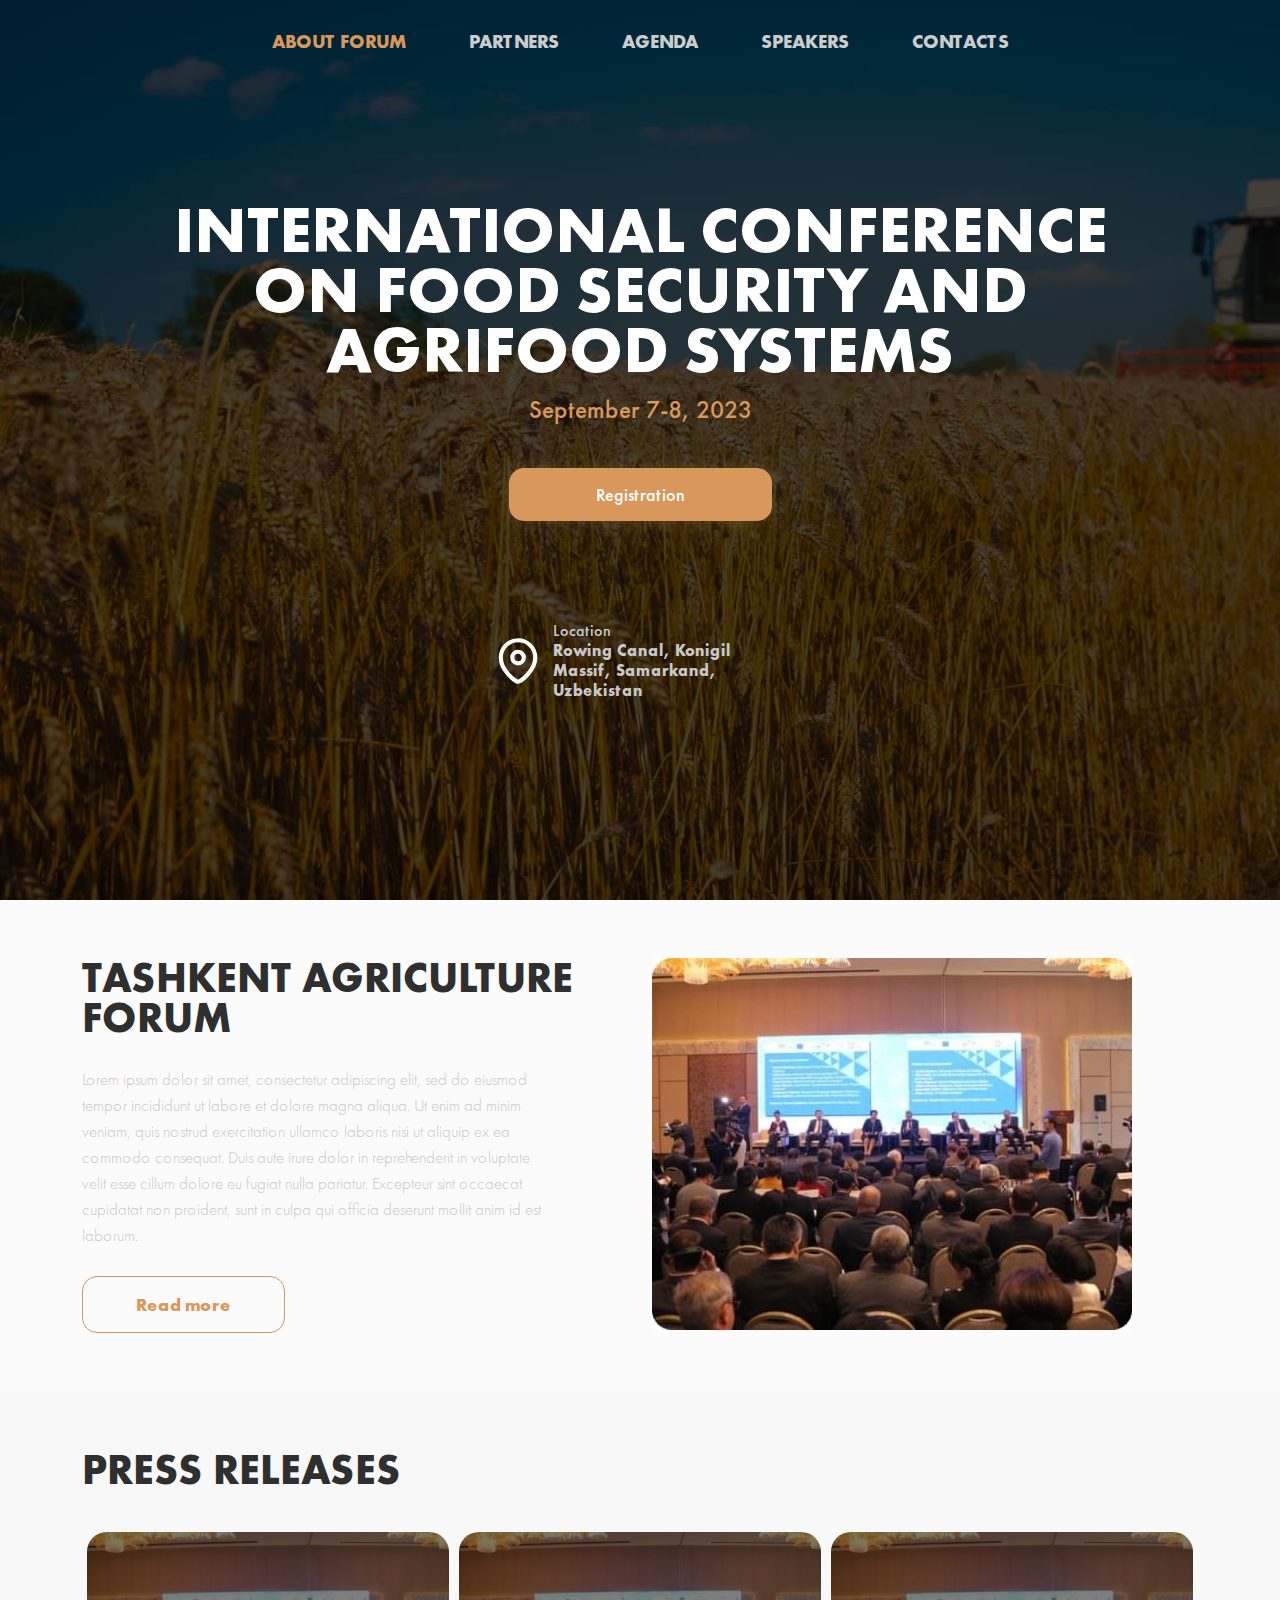
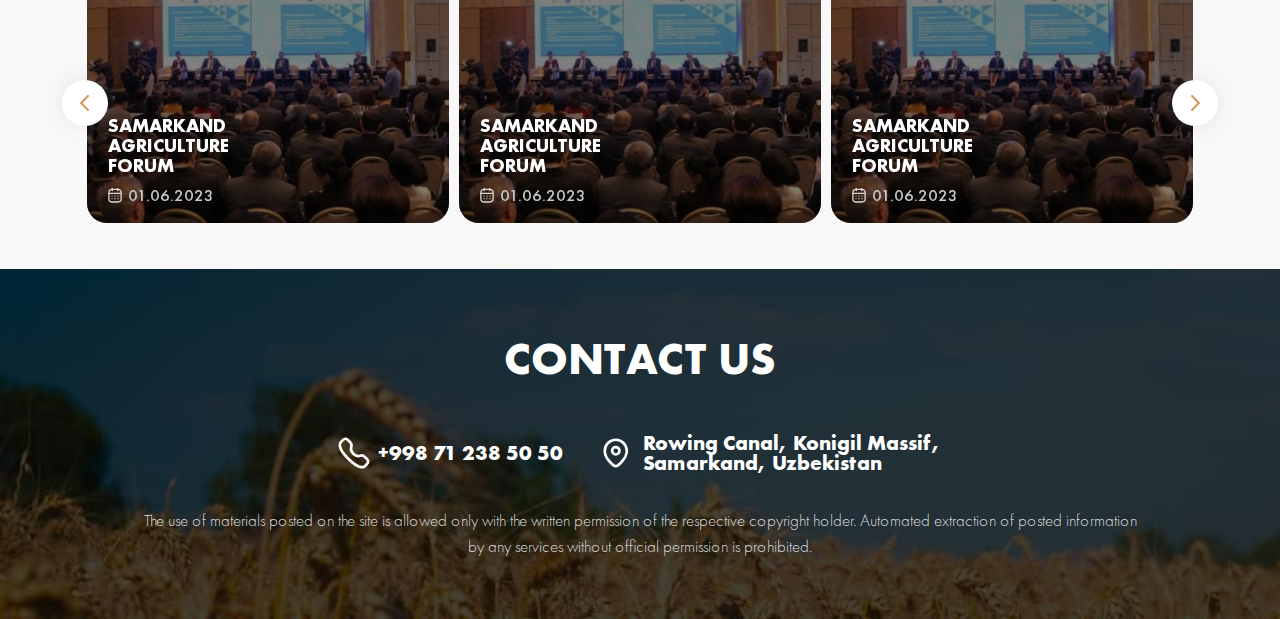
==== index.html @ 73179ee2 "did" ====
<!DOCTYPE html>
<html lang="en">

<head>
    <meta charset="UTF-8">
    <meta http-equiv="X-UA-Compatible" content="IE=edge">
    <meta name="viewport" content="width=device-width, initial-scale=1.0">
    <title>International Forum</title>
    <link rel="stylesheet" href="css/style.min.css">
</head>

<body>

    <header class="header">
        <div class="container">
            <div class="header__wrapper">
                <div class="burger__btn">
                    <span></span>
                    <span></span>
                    <span></span>
                </div>
                <nav class="menu">
                    <button class="close"></button>
                    <div class="menu__wrapper">
                        <ul class="menu__list">
                            <li class="menu__list-item">
                                <a class="menu__list-link active" href="about.html">
                                    ABOUT FORUM
                                </a>
                            </li>
                            <li class="menu__list-item">
                                <a class="menu__list-link" href="partners.html">
                                    PARTNERS
                                </a>
                            </li>
                            <li class="menu__list-item">
                                <a class="menu__list-link" href="agenda.html">
                                    AGENDA
                                </a>
                            </li>
                            <li class="menu__list-item">
                                <a class="menu__list-link" href="speakers.html">
                                    SPEAKERS
                                </a>
                            </li>
                            <li class="menu__list-item">
                                <a class="menu__list-link" href="contacts.html">
                                    CONTACTS
                                </a>
                            </li>
                        </ul>

                    </div>
                </nav>
            </div>
        </div>
    </header>

<main class="main">
    <section class="hero">
        <div class="hero__bg"></div>
        <div class="container">
            <div class="hero__wrapper">
                <h1 class="hero__title title">
                    International Conference on Food Security and Agrifood Systems
                </h1>
                <p class="hero__subtitle">
                    September 7-8, 2023
                </p>
                <a class="hero__btn" href="registration.html">Registration</a>
                <div class="hero__location">
                    <span class="hero__location-title">
                        Location
                    </span>
                    <span class="hero__location-name">
                        Rowing Canal, Konigil Massif, Samarkand, Uzbekistan
                    </span>
                </div>
            </div>
        </div>
    </section>

    <section class="info">
        <div class="container">
            <div class="row">
                <div class="col-lg-6 col-12">
                    <h2 class="info__title page__title">
                        Tashkent Agriculture
                        Forum
                    </h2>
                    <p class="info__text">
                        Lorem ipsum dolor sit amet, consectetur adipiscing elit, sed do eiusmod tempor incididunt ut
                        labore et dolore magna aliqua. Ut enim ad minim veniam, quis nostrud exercitation ullamco
                        laboris nisi ut aliquip ex ea commodo consequat. Duis aute irure dolor in reprehenderit in
                        voluptate velit esse cillum dolore eu fugiat nulla pariatur. Excepteur sint occaecat cupidatat
                        non proident, sunt in culpa qui officia deserunt mollit anim id est laborum.
                    </p>
                    <a class="info__btn" href="#">
                        Read more
                    </a>
                </div>

                <div class="col-lg-6 col-12">
                    <div class="info__img">
                        <img src="images/info-img.jpg" alt="info image">
                    </div>
                </div>
            </div>
        </div>
    </section>

    <section class="releases">
        <div class="container">
            <div class="releases__wrapper">
                <h2 class="releases__title page__title">
                    Press releases
                </h2>
                <div class="releases__slider-wrapper">
                    <div class="slider__arrows">
                        <div class="slider__arrow-left slider__arrow">
                            <img src="images/arrow-brown.svg" alt="arrow left">
                        </div>
                        <div class="slider__arrow-right slider__arrow">
                            <img src="images/arrow-brown.svg" alt="arrow left">
                        </div>
                    </div>

                    <div class="releases__slider">

                        <div class="releases__slider-item">
                            <div class="releases__slider-item__img">
                                <img src="images/info-img.jpg" alt="slider image">
                            </div>
                            <div class="releases__slider-item__inner">
                                <h4 class="releases__slider-item__title">
                                    SAMARKAND Agriculture
                                    Forum
                                </h4>
                                <span class="releases__slider-item__date">
                                    01.06.2023
                                </span>
                            </div>
                        </div>


                        <div class="releases__slider-item">
                            <div class="releases__slider-item__img">
                                <img src="images/info-img.jpg" alt="slider image">
                            </div>
                            <div class="releases__slider-item__inner">
                                <h4 class="releases__slider-item__title">
                                    SAMARKAND Agriculture
                                    Forum
                                </h4>
                                <span class="releases__slider-item__date">
                                    01.06.2023
                                </span>
                            </div>
                        </div>


                        <div class="releases__slider-item">
                            <div class="releases__slider-item__img">
                                <img src="images/info-img.jpg" alt="slider image">
                            </div>
                            <div class="releases__slider-item__inner">
                                <h4 class="releases__slider-item__title">
                                    SAMARKAND Agriculture
                                    Forum
                                </h4>
                                <span class="releases__slider-item__date">
                                    01.06.2023
                                </span>
                            </div>
                        </div>

                        <div class="releases__slider-item">
                            <div class="releases__slider-item__img">
                                <img src="images/info-img.jpg" alt="slider image">
                            </div>
                            <div class="releases__slider-item__inner">
                                <h4 class="releases__slider-item__title">
                                    SAMARKAND Agriculture
                                    Forum
                                </h4>
                                <span class="releases__slider-item__date">
                                    01.06.2023
                                </span>
                            </div>
                        </div>

                        <div class="releases__slider-item">
                            <div class="releases__slider-item__img">
                                <img src="images/info-img.jpg" alt="slider image">
                            </div>
                            <div class="releases__slider-item__inner">
                                <h4 class="releases__slider-item__title">
                                    SAMARKAND Agriculture
                                    Forum
                                </h4>
                                <span class="releases__slider-item__date">
                                    01.06.2023
                                </span>
                            </div>
                        </div>

                        <div class="releases__slider-item">
                            <div class="releases__slider-item__img">
                                <img src="images/info-img.jpg" alt="slider image">
                            </div>
                            <div class="releases__slider-item__inner">
                                <h4 class="releases__slider-item__title">
                                    SAMARKAND Agriculture
                                    Forum
                                </h4>
                                <span class="releases__slider-item__date">
                                    01.06.2023
                                </span>
                            </div>
                        </div>

                    </div>
                </div>
            </div>
        </div>
    </section>
</main>

<footer class="footer">

    <div class="container">

        <div class="footer__wrapper">

            <h1 class="footer__title title">

                CONTACT US

            </h1>

            <div class="footer__contact">

                <a class="footer__contact-link" href="#">+998 71 238 50 50</a>

                <a class="footer__contact-link location" href="#">Rowing Canal, Konigil Massif, Samarkand, Uzbekistan</a>

            </div>

            <p class="footer__text">

                The use of materials posted on the site is allowed only with the written permission of the respective

                copyright holder.

                Automated extraction of posted information by any services without official permission is prohibited.

            </p>

        </div>

</footer>



<script src="js/main.min.js"></script>

</body>



</html>
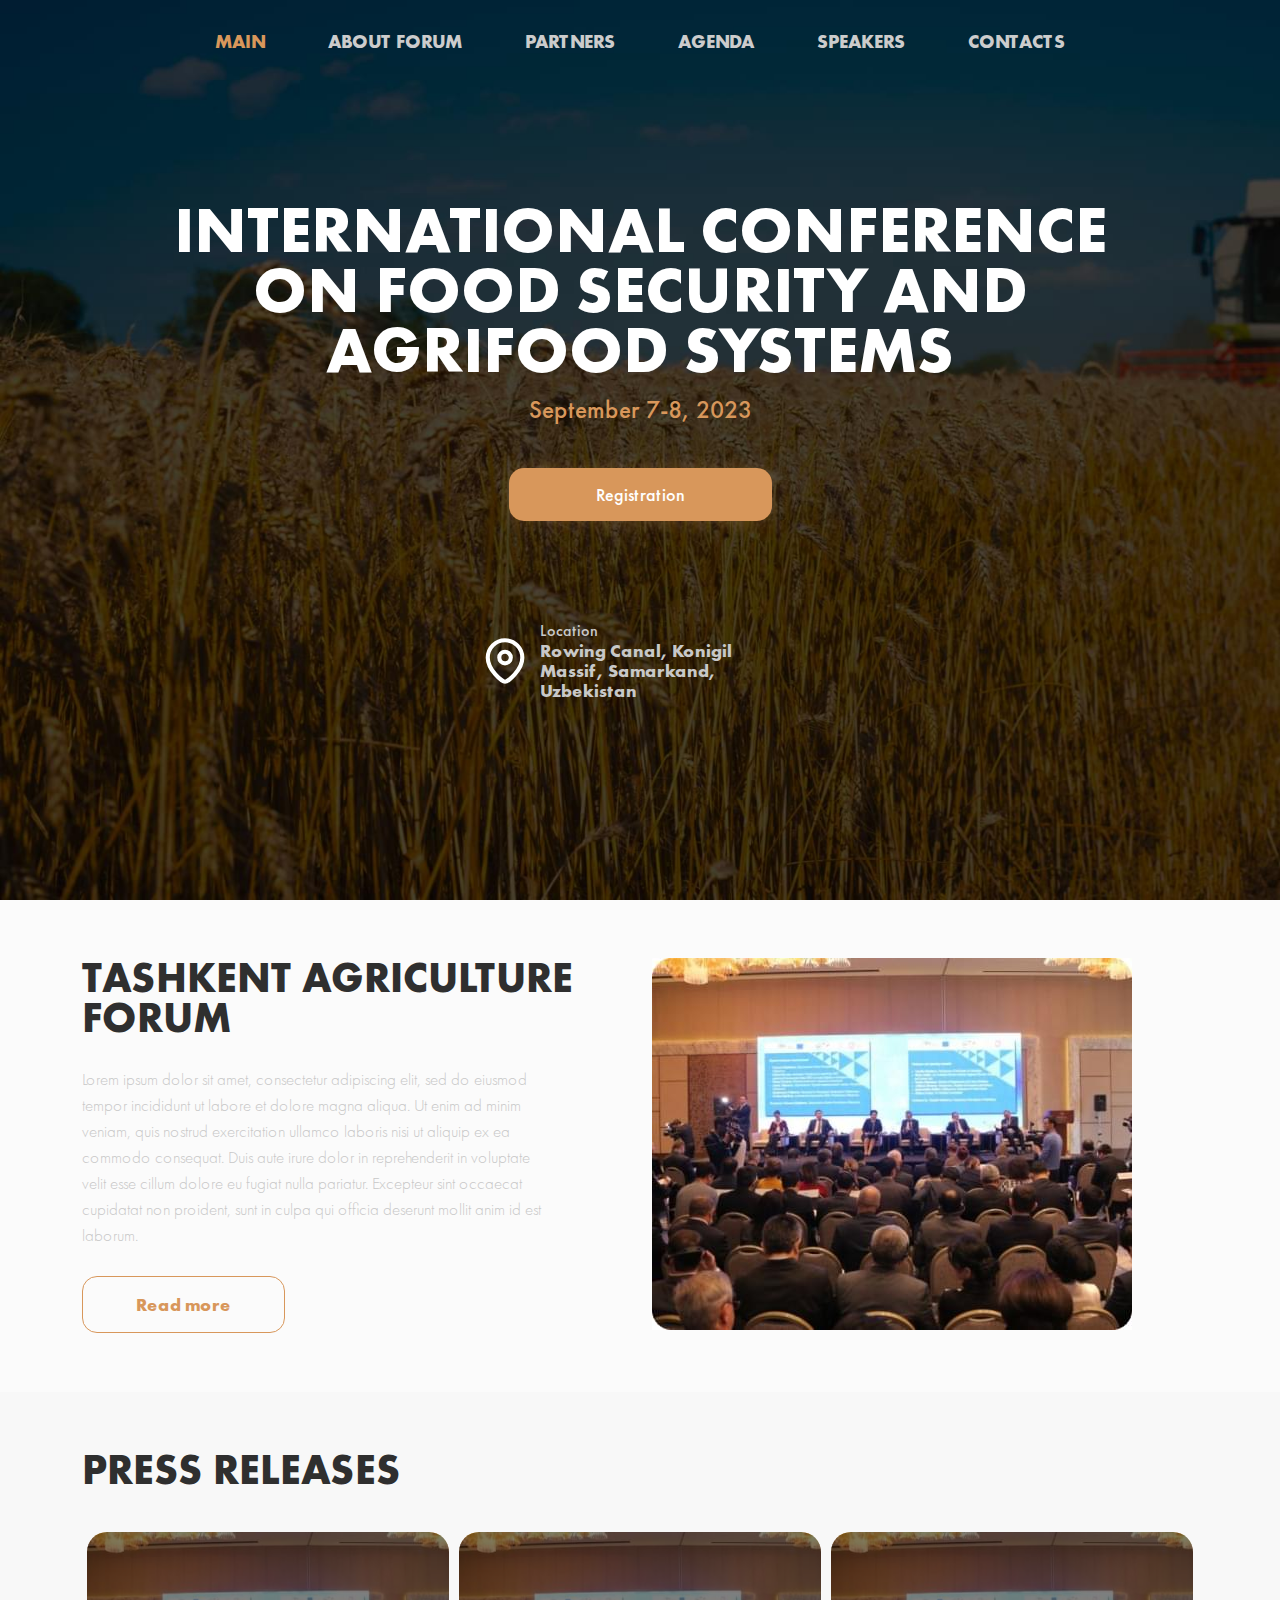
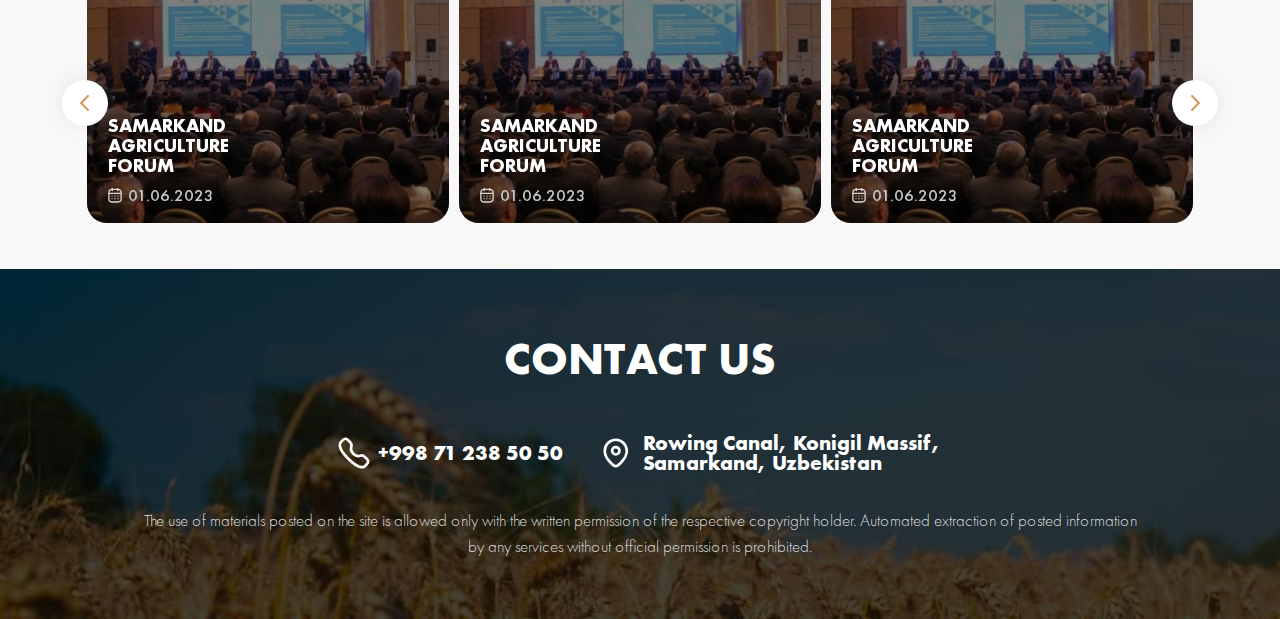
==== commit 205bbdc4: "did" ====
--- a/index.html
+++ b/index.html
@@ -24,7 +24,12 @@
                     <div class="menu__wrapper">
                         <ul class="menu__list">
                             <li class="menu__list-item">
-                                <a class="menu__list-link active" href="about.html">
+                                <a class="menu__list-link active" href="index.html">
+                                    MAIN
+                                </a>
+                            </li>
+                            <li class="menu__list-item">
+                                <a class="menu__list-link" href="about.html">
                                     ABOUT FORUM
                                 </a>
                             </li>
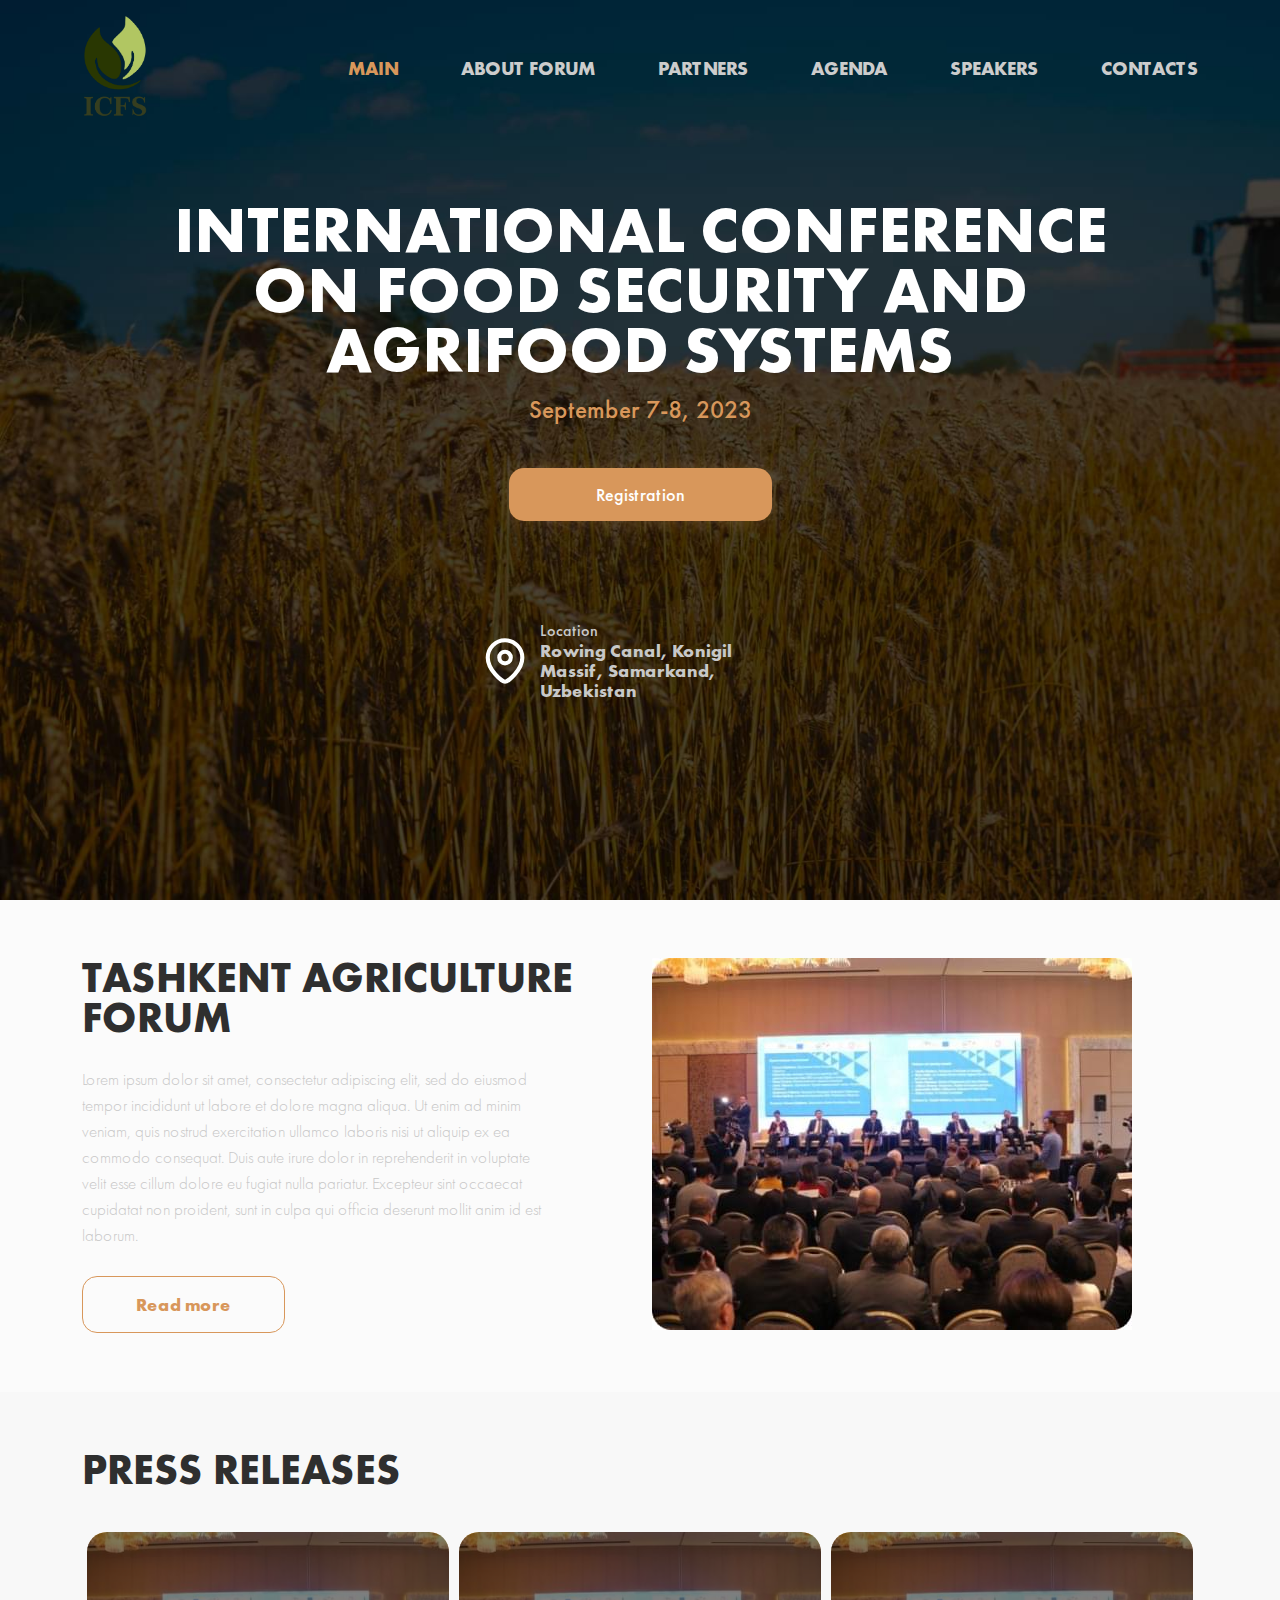
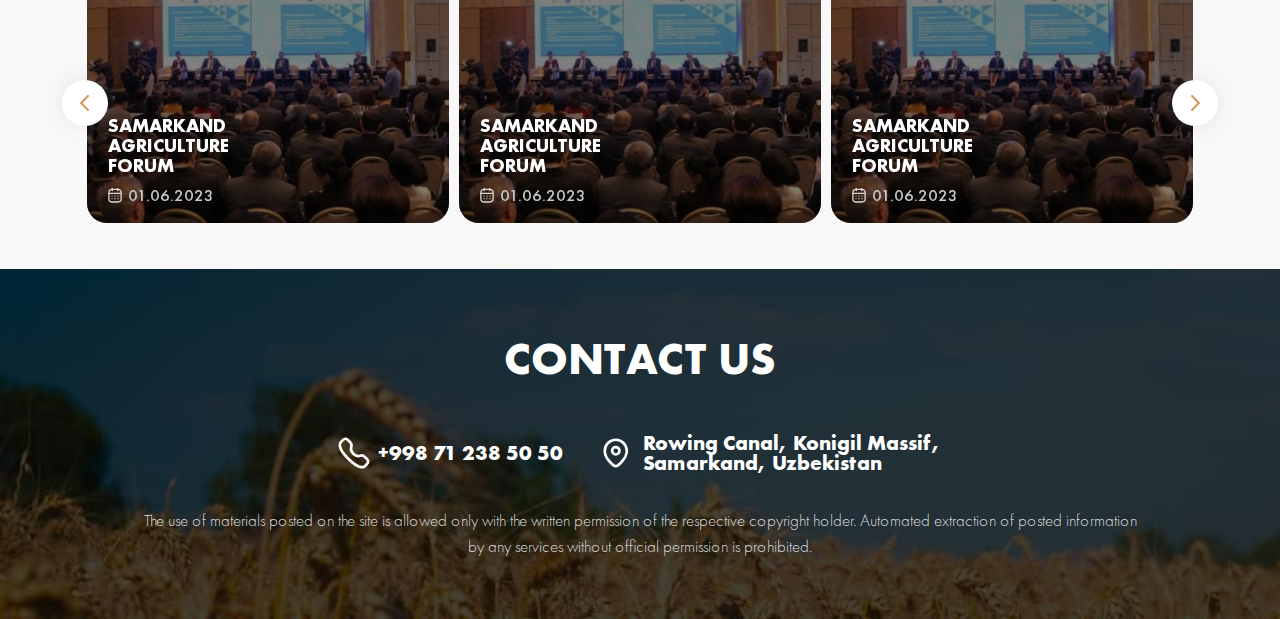
==== commit 7c6b1c3c: "changed everything" ====
--- a/index.html
+++ b/index.html
@@ -14,49 +14,53 @@
     <header class="header">
         <div class="container">
             <div class="header__wrapper">
+
+                <nav class="menu">
+                    <button class="close"></button>
+                    <div class="menu__wrapper">
+                        <a class="logo" href="index.html">
+                            <img src="images/logo.png" alt="logo">
+                        </a>
+                        <ul class="menu__list">
+                            <li class="menu__list-item">
+                                <a class="menu__list-link active" href="index.html">
+                                    MAIN
+                                </a>
+                            </li>
+                            <li class="menu__list-item">
+                                <a class="menu__list-link" href="about.html">
+                                    ABOUT FORUM
+                                </a>
+                            </li>
+                            <li class="menu__list-item">
+                                <a class="menu__list-link" href="partners.html">
+                                    PARTNERS
+                                </a>
+                            </li>
+                            <li class="menu__list-item">
+                                <a class="menu__list-link" href="agenda.html">
+                                    AGENDA
+                                </a>
+                            </li>
+                            <li class="menu__list-item">
+                                <a class="menu__list-link" href="speakers.html">
+                                    SPEAKERS
+                                </a>
+                            </li>
+                            <li class="menu__list-item">
+                                <a class="menu__list-link" href="contacts.html">
+                                    CONTACTS
+                                </a>
+                            </li>
+                        </ul>
+
+                    </div>
+                </nav>
                 <div class="burger__btn">
                     <span></span>
                     <span></span>
                     <span></span>
                 </div>
-                <nav class="menu">
-                    <button class="close"></button>
-                    <div class="menu__wrapper">
-                        <ul class="menu__list">
-                            <li class="menu__list-item">
-                                <a class="menu__list-link active" href="index.html">
-                                    MAIN
-                                </a>
-                            </li>
-                            <li class="menu__list-item">
-                                <a class="menu__list-link" href="about.html">
-                                    ABOUT FORUM
-                                </a>
-                            </li>
-                            <li class="menu__list-item">
-                                <a class="menu__list-link" href="partners.html">
-                                    PARTNERS
-                                </a>
-                            </li>
-                            <li class="menu__list-item">
-                                <a class="menu__list-link" href="agenda.html">
-                                    AGENDA
-                                </a>
-                            </li>
-                            <li class="menu__list-item">
-                                <a class="menu__list-link" href="speakers.html">
-                                    SPEAKERS
-                                </a>
-                            </li>
-                            <li class="menu__list-item">
-                                <a class="menu__list-link" href="contacts.html">
-                                    CONTACTS
-                                </a>
-                            </li>
-                        </ul>
-
-                    </div>
-                </nav>
             </div>
         </div>
     </header>
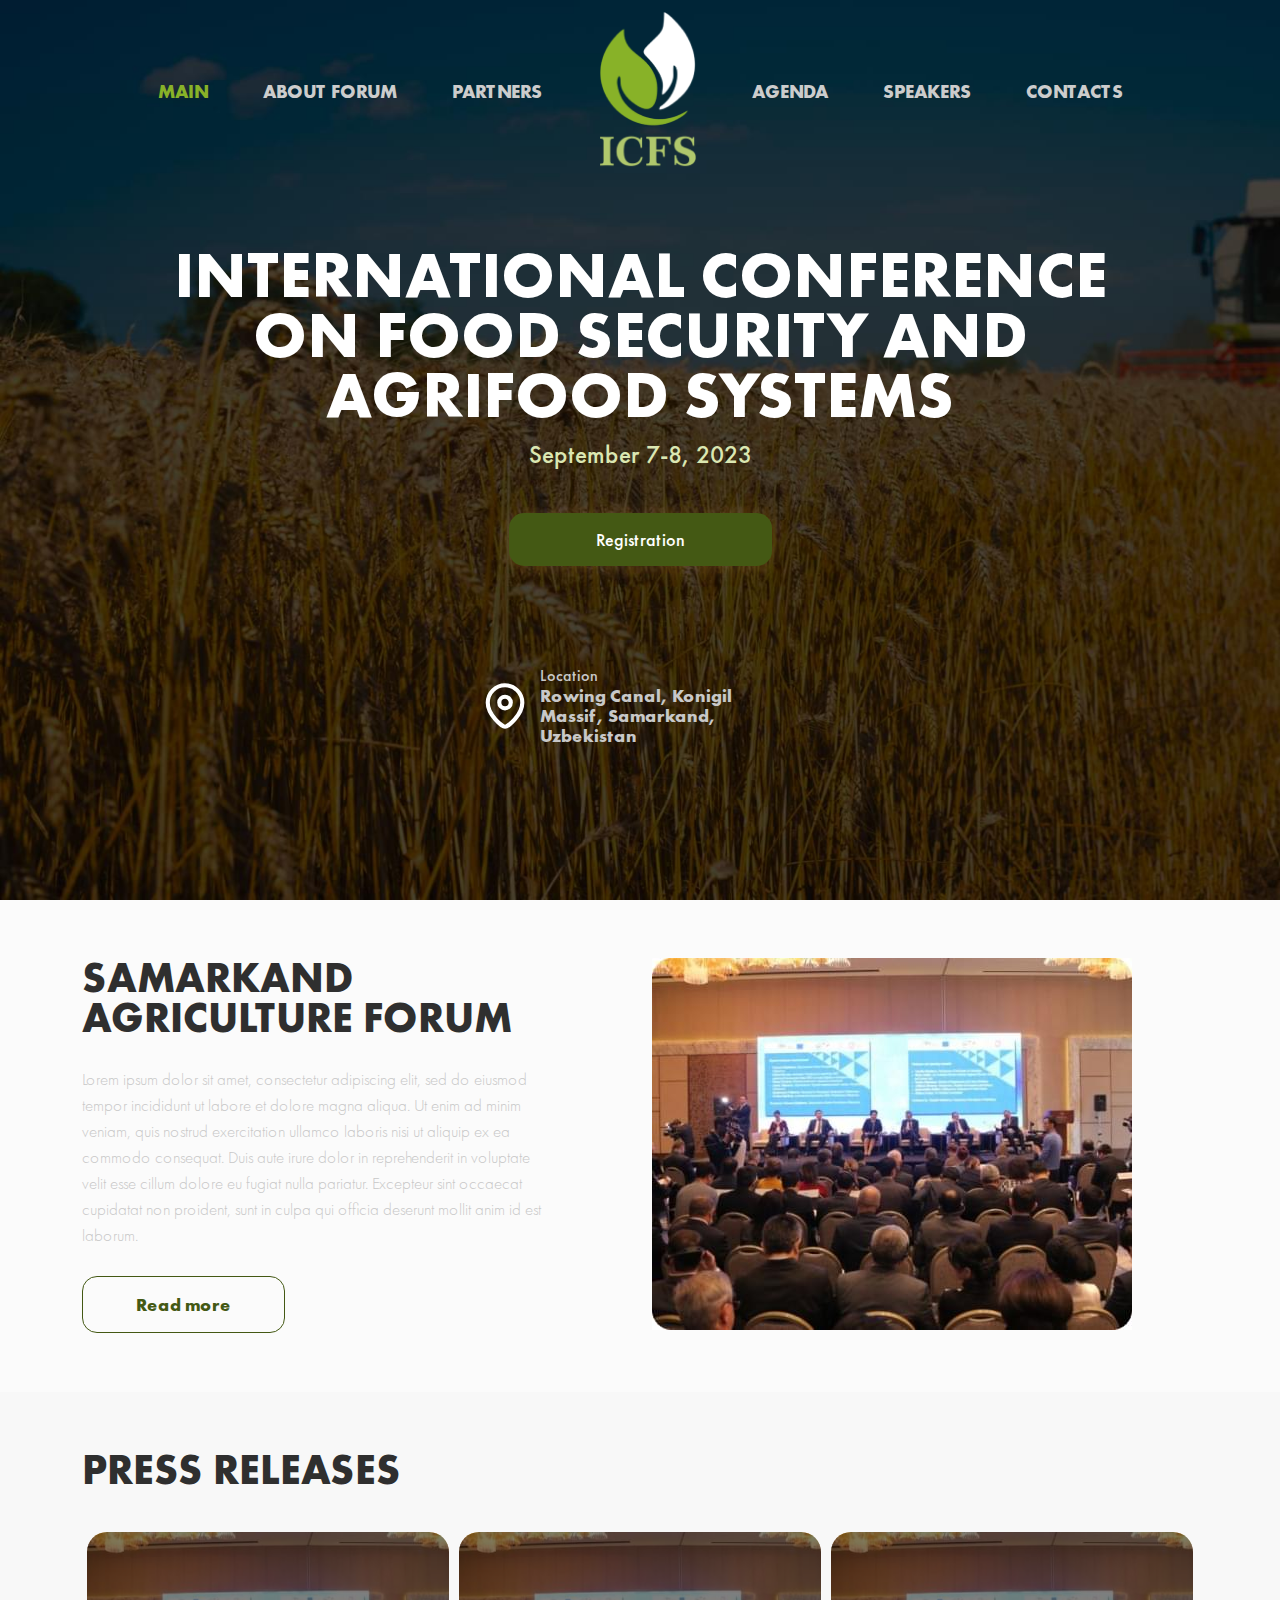
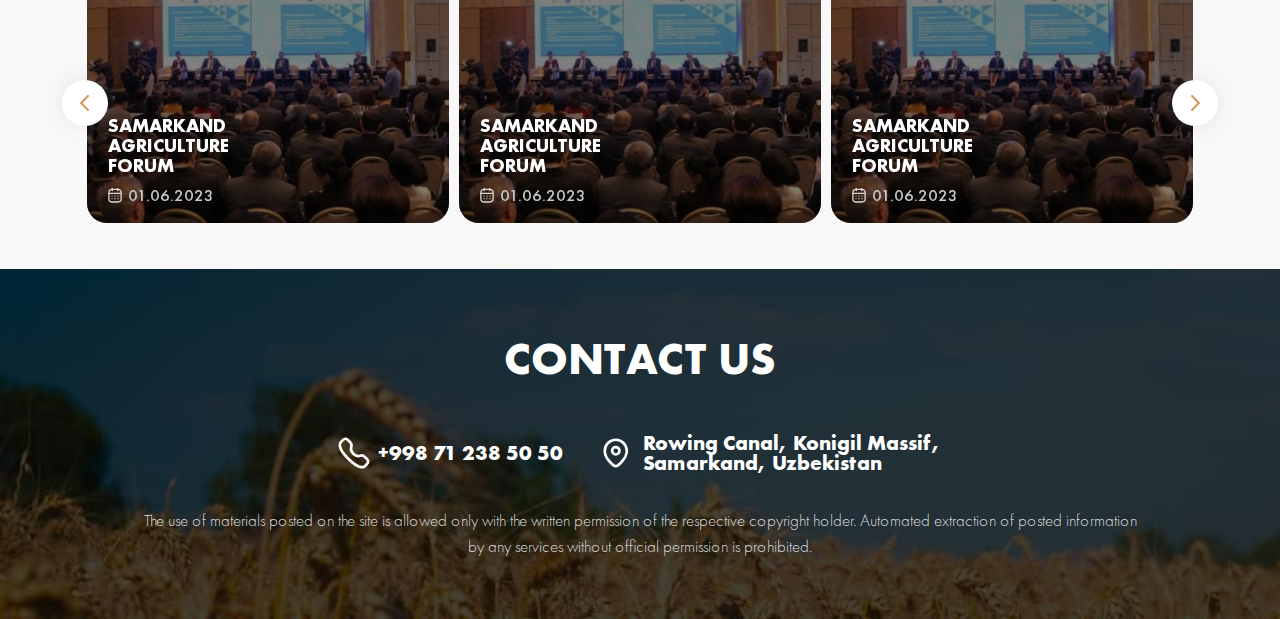
==== commit 8939b50d: "did" ====
--- a/index.html
+++ b/index.html
@@ -18,7 +18,7 @@
                 <nav class="menu">
                     <button class="close"></button>
                     <div class="menu__wrapper">
-                        <a class="logo" href="index.html">
+                        <a class="logo-mobile" href="index.html">
                             <img src="images/logo.png" alt="logo">
                         </a>
                         <ul class="menu__list">
@@ -37,6 +37,9 @@
                                     PARTNERS
                                 </a>
                             </li>
+                            <a class="logo" href="index.html">
+                                <img src="images/logo.png" alt="logo">
+                            </a>
                             <li class="menu__list-item">
                                 <a class="menu__list-link" href="agenda.html">
                                     AGENDA
@@ -65,213 +68,217 @@
         </div>
     </header>
 
-<main class="main">
-    <section class="hero">
-        <div class="hero__bg"></div>
+    <main class="main">
+        <section class="hero">
+            <div class="hero__bg"></div>
+            <div class="container">
+                <div class="hero__wrapper">
+                    <h1 class="hero__title title">
+                        International Conference on Food Security and Agrifood Systems
+                    </h1>
+                    <p class="hero__subtitle">
+                        September 7-8, 2023
+                    </p>
+                    <a class="hero__btn" href="registration.html">Registration</a>
+                    <div class="hero__location">
+                        <span class="hero__location-title">
+                            Location
+                        </span>
+                        <span class="hero__location-name">
+                            Rowing Canal, Konigil Massif, Samarkand, Uzbekistan
+                        </span>
+                    </div>
+                </div>
+            </div>
+        </section>
+
+        <section class="info">
+            <div class="container">
+                <div class="row">
+                    <div class="col-lg-6 col-12">
+                        <h2 class="info__title page__title">
+                            Samarkand Agriculture
+                            Forum
+                        </h2>
+                        <p class="info__text">
+                            Lorem ipsum dolor sit amet, consectetur adipiscing elit, sed do eiusmod tempor incididunt ut
+                            labore et dolore magna aliqua. Ut enim ad minim veniam, quis nostrud exercitation ullamco
+                            laboris nisi ut aliquip ex ea commodo consequat. Duis aute irure dolor in reprehenderit in
+                            voluptate velit esse cillum dolore eu fugiat nulla pariatur. Excepteur sint occaecat
+                            cupidatat
+                            non proident, sunt in culpa qui officia deserunt mollit anim id est laborum.
+                        </p>
+                        <a class="info__btn" href="#">
+                            Read more
+                        </a>
+                    </div>
+
+                    <div class="col-lg-6 col-12">
+                        <div class="info__img">
+                            <img src="images/info-img.jpg" alt="info image">
+                        </div>
+                    </div>
+                </div>
+            </div>
+        </section>
+
+        <section class="releases">
+            <div class="container">
+                <div class="releases__wrapper">
+                    <h2 class="releases__title page__title">
+                        Press releases
+                    </h2>
+                    <div class="releases__slider-wrapper">
+                        <div class="slider__arrows">
+                            <div class="slider__arrow-left slider__arrow">
+                                <img src="images/arrow-brown.svg" alt="arrow left">
+                            </div>
+                            <div class="slider__arrow-right slider__arrow">
+                                <img src="images/arrow-brown.svg" alt="arrow left">
+                            </div>
+                        </div>
+
+                        <div class="releases__slider">
+
+                            <div class="releases__slider-item">
+                                <div class="releases__slider-item__img">
+                                    <img src="images/info-img.jpg" alt="slider image">
+                                </div>
+                                <div class="releases__slider-item__inner">
+                                    <h4 class="releases__slider-item__title">
+                                        SAMARKAND Agriculture
+                                        Forum
+                                    </h4>
+                                    <span class="releases__slider-item__date">
+                                        01.06.2023
+                                    </span>
+                                </div>
+                            </div>
+
+
+                            <div class="releases__slider-item">
+                                <div class="releases__slider-item__img">
+                                    <img src="images/info-img.jpg" alt="slider image">
+                                </div>
+                                <div class="releases__slider-item__inner">
+                                    <h4 class="releases__slider-item__title">
+                                        SAMARKAND Agriculture
+                                        Forum
+                                    </h4>
+                                    <span class="releases__slider-item__date">
+                                        01.06.2023
+                                    </span>
+                                </div>
+                            </div>
+
+
+                            <div class="releases__slider-item">
+                                <div class="releases__slider-item__img">
+                                    <img src="images/info-img.jpg" alt="slider image">
+                                </div>
+                                <div class="releases__slider-item__inner">
+                                    <h4 class="releases__slider-item__title">
+                                        SAMARKAND Agriculture
+                                        Forum
+                                    </h4>
+                                    <span class="releases__slider-item__date">
+                                        01.06.2023
+                                    </span>
+                                </div>
+                            </div>
+
+                            <div class="releases__slider-item">
+                                <div class="releases__slider-item__img">
+                                    <img src="images/info-img.jpg" alt="slider image">
+                                </div>
+                                <div class="releases__slider-item__inner">
+                                    <h4 class="releases__slider-item__title">
+                                        SAMARKAND Agriculture
+                                        Forum
+                                    </h4>
+                                    <span class="releases__slider-item__date">
+                                        01.06.2023
+                                    </span>
+                                </div>
+                            </div>
+
+                            <div class="releases__slider-item">
+                                <div class="releases__slider-item__img">
+                                    <img src="images/info-img.jpg" alt="slider image">
+                                </div>
+                                <div class="releases__slider-item__inner">
+                                    <h4 class="releases__slider-item__title">
+                                        SAMARKAND Agriculture
+                                        Forum
+                                    </h4>
+                                    <span class="releases__slider-item__date">
+                                        01.06.2023
+                                    </span>
+                                </div>
+                            </div>
+
+                            <div class="releases__slider-item">
+                                <div class="releases__slider-item__img">
+                                    <img src="images/info-img.jpg" alt="slider image">
+                                </div>
+                                <div class="releases__slider-item__inner">
+                                    <h4 class="releases__slider-item__title">
+                                        SAMARKAND Agriculture
+                                        Forum
+                                    </h4>
+                                    <span class="releases__slider-item__date">
+                                        01.06.2023
+                                    </span>
+                                </div>
+                            </div>
+
+                        </div>
+                    </div>
+                </div>
+            </div>
+        </section>
+    </main>
+
+    <footer class="footer">
+
         <div class="container">
-            <div class="hero__wrapper">
-                <h1 class="hero__title title">
-                    International Conference on Food Security and Agrifood Systems
+
+            <div class="footer__wrapper">
+
+                <h1 class="footer__title title">
+
+                    CONTACT US
+
                 </h1>
-                <p class="hero__subtitle">
-                    September 7-8, 2023
+
+                <div class="footer__contact">
+
+                    <a class="footer__contact-link" href="#">+998 71 238 50 50</a>
+
+                    <a class="footer__contact-link location" href="#">Rowing Canal, Konigil Massif, Samarkand,
+                        Uzbekistan</a>
+
+                </div>
+
+                <p class="footer__text">
+
+                    The use of materials posted on the site is allowed only with the written permission of the
+                    respective
+
+                    copyright holder.
+
+                    Automated extraction of posted information by any services without official permission is
+                    prohibited.
+
                 </p>
-                <a class="hero__btn" href="registration.html">Registration</a>
-                <div class="hero__location">
-                    <span class="hero__location-title">
-                        Location
-                    </span>
-                    <span class="hero__location-name">
-                        Rowing Canal, Konigil Massif, Samarkand, Uzbekistan
-                    </span>
-                </div>
-            </div>
-        </div>
-    </section>
-
-    <section class="info">
-        <div class="container">
-            <div class="row">
-                <div class="col-lg-6 col-12">
-                    <h2 class="info__title page__title">
-                        Tashkent Agriculture
-                        Forum
-                    </h2>
-                    <p class="info__text">
-                        Lorem ipsum dolor sit amet, consectetur adipiscing elit, sed do eiusmod tempor incididunt ut
-                        labore et dolore magna aliqua. Ut enim ad minim veniam, quis nostrud exercitation ullamco
-                        laboris nisi ut aliquip ex ea commodo consequat. Duis aute irure dolor in reprehenderit in
-                        voluptate velit esse cillum dolore eu fugiat nulla pariatur. Excepteur sint occaecat cupidatat
-                        non proident, sunt in culpa qui officia deserunt mollit anim id est laborum.
-                    </p>
-                    <a class="info__btn" href="#">
-                        Read more
-                    </a>
-                </div>
-
-                <div class="col-lg-6 col-12">
-                    <div class="info__img">
-                        <img src="images/info-img.jpg" alt="info image">
-                    </div>
-                </div>
-            </div>
-        </div>
-    </section>
-
-    <section class="releases">
-        <div class="container">
-            <div class="releases__wrapper">
-                <h2 class="releases__title page__title">
-                    Press releases
-                </h2>
-                <div class="releases__slider-wrapper">
-                    <div class="slider__arrows">
-                        <div class="slider__arrow-left slider__arrow">
-                            <img src="images/arrow-brown.svg" alt="arrow left">
-                        </div>
-                        <div class="slider__arrow-right slider__arrow">
-                            <img src="images/arrow-brown.svg" alt="arrow left">
-                        </div>
-                    </div>
-
-                    <div class="releases__slider">
-
-                        <div class="releases__slider-item">
-                            <div class="releases__slider-item__img">
-                                <img src="images/info-img.jpg" alt="slider image">
-                            </div>
-                            <div class="releases__slider-item__inner">
-                                <h4 class="releases__slider-item__title">
-                                    SAMARKAND Agriculture
-                                    Forum
-                                </h4>
-                                <span class="releases__slider-item__date">
-                                    01.06.2023
-                                </span>
-                            </div>
-                        </div>
-
-
-                        <div class="releases__slider-item">
-                            <div class="releases__slider-item__img">
-                                <img src="images/info-img.jpg" alt="slider image">
-                            </div>
-                            <div class="releases__slider-item__inner">
-                                <h4 class="releases__slider-item__title">
-                                    SAMARKAND Agriculture
-                                    Forum
-                                </h4>
-                                <span class="releases__slider-item__date">
-                                    01.06.2023
-                                </span>
-                            </div>
-                        </div>
-
-
-                        <div class="releases__slider-item">
-                            <div class="releases__slider-item__img">
-                                <img src="images/info-img.jpg" alt="slider image">
-                            </div>
-                            <div class="releases__slider-item__inner">
-                                <h4 class="releases__slider-item__title">
-                                    SAMARKAND Agriculture
-                                    Forum
-                                </h4>
-                                <span class="releases__slider-item__date">
-                                    01.06.2023
-                                </span>
-                            </div>
-                        </div>
-
-                        <div class="releases__slider-item">
-                            <div class="releases__slider-item__img">
-                                <img src="images/info-img.jpg" alt="slider image">
-                            </div>
-                            <div class="releases__slider-item__inner">
-                                <h4 class="releases__slider-item__title">
-                                    SAMARKAND Agriculture
-                                    Forum
-                                </h4>
-                                <span class="releases__slider-item__date">
-                                    01.06.2023
-                                </span>
-                            </div>
-                        </div>
-
-                        <div class="releases__slider-item">
-                            <div class="releases__slider-item__img">
-                                <img src="images/info-img.jpg" alt="slider image">
-                            </div>
-                            <div class="releases__slider-item__inner">
-                                <h4 class="releases__slider-item__title">
-                                    SAMARKAND Agriculture
-                                    Forum
-                                </h4>
-                                <span class="releases__slider-item__date">
-                                    01.06.2023
-                                </span>
-                            </div>
-                        </div>
-
-                        <div class="releases__slider-item">
-                            <div class="releases__slider-item__img">
-                                <img src="images/info-img.jpg" alt="slider image">
-                            </div>
-                            <div class="releases__slider-item__inner">
-                                <h4 class="releases__slider-item__title">
-                                    SAMARKAND Agriculture
-                                    Forum
-                                </h4>
-                                <span class="releases__slider-item__date">
-                                    01.06.2023
-                                </span>
-                            </div>
-                        </div>
-
-                    </div>
-                </div>
-            </div>
-        </div>
-    </section>
-</main>
-
-<footer class="footer">
-
-    <div class="container">
-
-        <div class="footer__wrapper">
-
-            <h1 class="footer__title title">
-
-                CONTACT US
-
-            </h1>
-
-            <div class="footer__contact">
-
-                <a class="footer__contact-link" href="#">+998 71 238 50 50</a>
-
-                <a class="footer__contact-link location" href="#">Rowing Canal, Konigil Massif, Samarkand, Uzbekistan</a>
-
-            </div>
-
-            <p class="footer__text">
-
-                The use of materials posted on the site is allowed only with the written permission of the respective
-
-                copyright holder.
-
-                Automated extraction of posted information by any services without official permission is prohibited.
-
-            </p>
-
-        </div>
-
-</footer>
-
-
-
-<script src="js/main.min.js"></script>
+
+            </div>
+
+    </footer>
+
+
+
+    <script src="js/main.min.js"></script>
 
 </body>
 
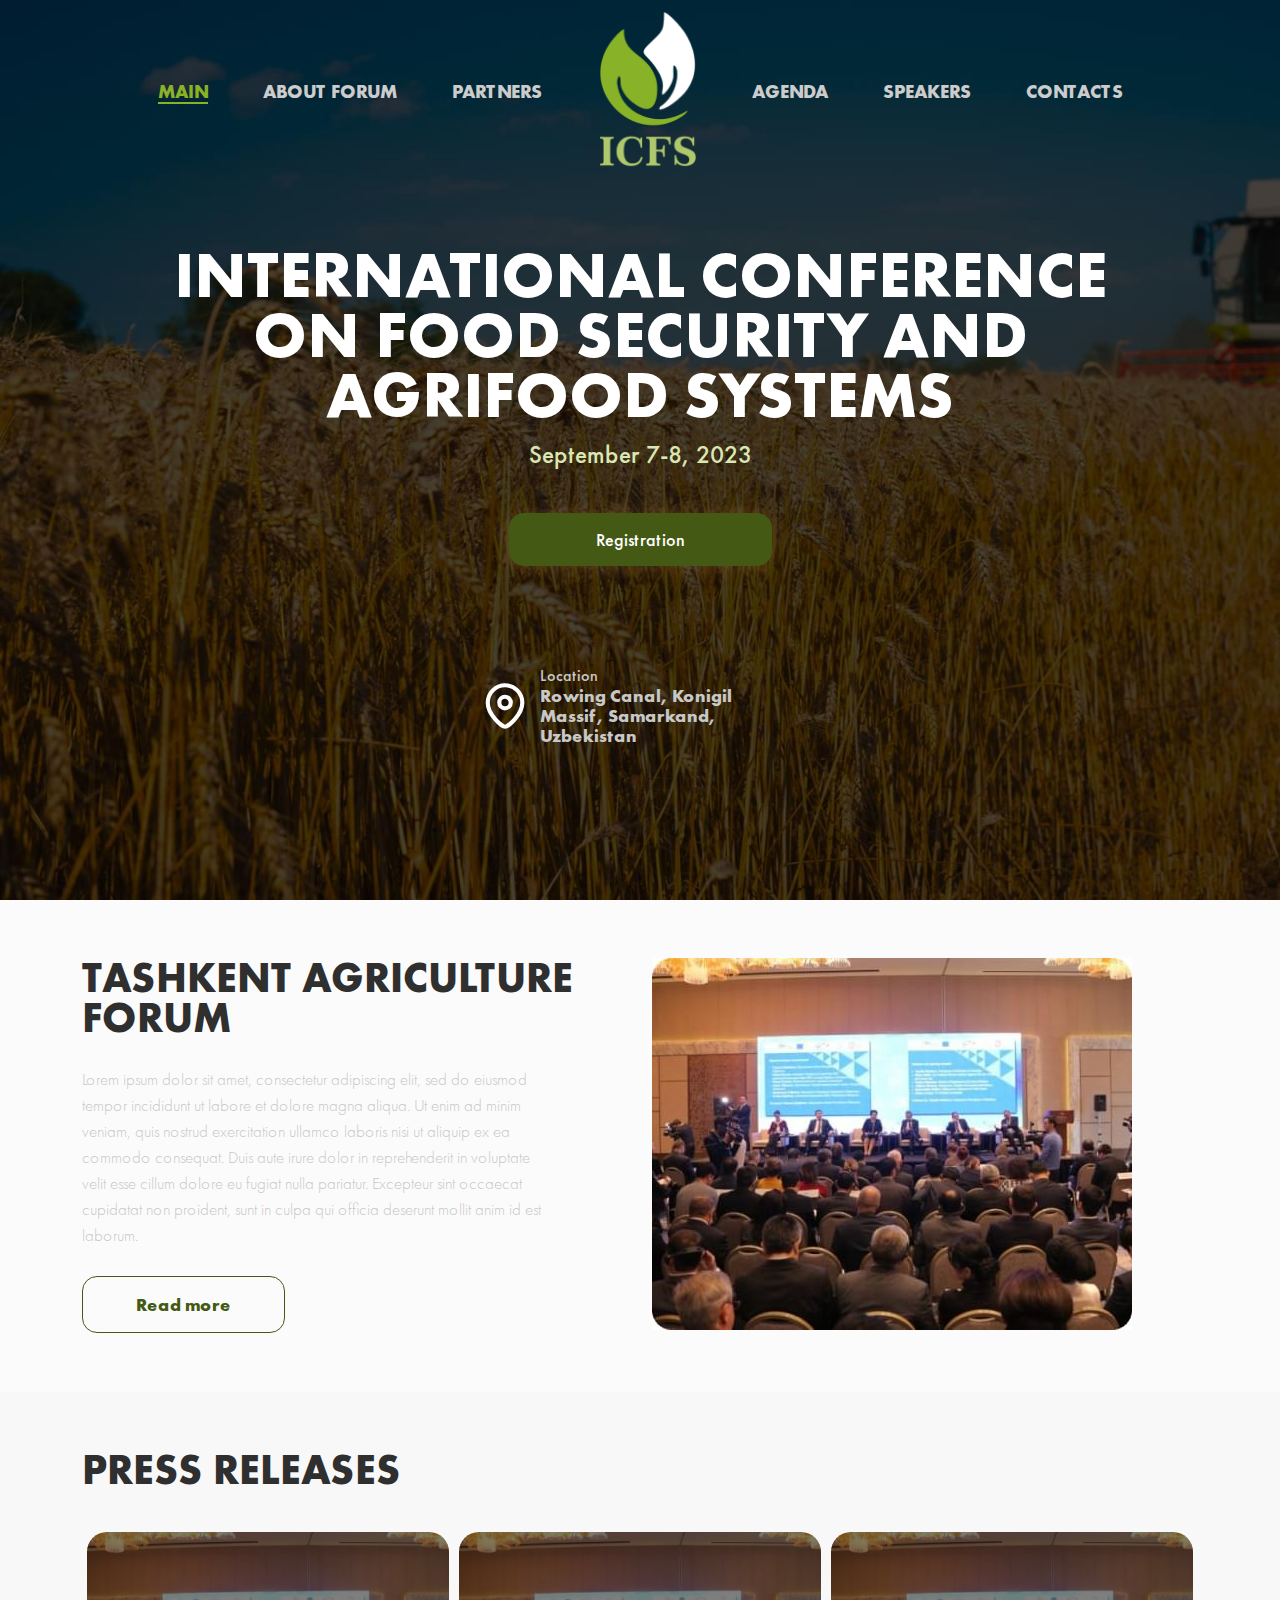
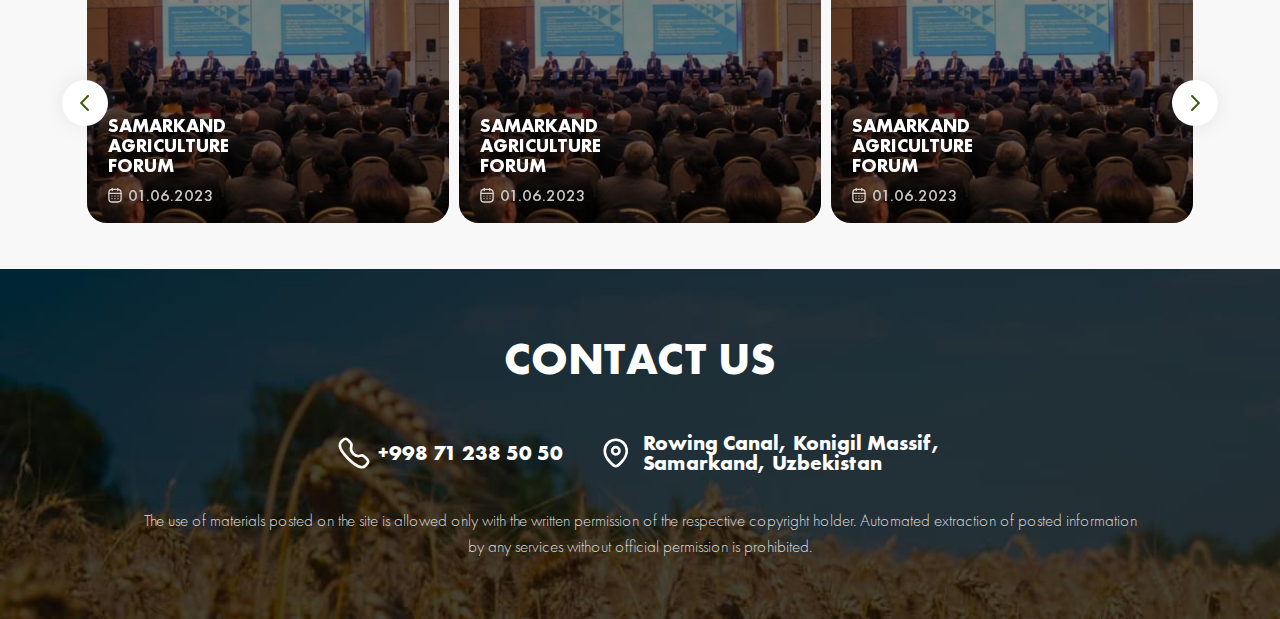
==== commit 10b955e5: "did" ====
--- a/index.html
+++ b/index.html
@@ -68,217 +68,213 @@
         </div>
     </header>
 
-    <main class="main">
-        <section class="hero">
-            <div class="hero__bg"></div>
-            <div class="container">
-                <div class="hero__wrapper">
-                    <h1 class="hero__title title">
-                        International Conference on Food Security and Agrifood Systems
-                    </h1>
-                    <p class="hero__subtitle">
-                        September 7-8, 2023
+<main class="main">
+    <section class="hero">
+        <div class="hero__bg"></div>
+        <div class="container">
+            <div class="hero__wrapper">
+                <h1 class="hero__title title">
+                    International Conference on Food Security and Agrifood Systems
+                </h1>
+                <p class="hero__subtitle">
+                    September 7-8, 2023
+                </p>
+                <a class="hero__btn" href="registration.html">Registration</a>
+                <div class="hero__location">
+                    <span class="hero__location-title">
+                        Location
+                    </span>
+                    <span class="hero__location-name">
+                        Rowing Canal, Konigil Massif, Samarkand, Uzbekistan
+                    </span>
+                </div>
+            </div>
+        </div>
+    </section>
+
+    <section class="info">
+        <div class="container">
+            <div class="row">
+                <div class="col-lg-6 col-12">
+                    <h2 class="info__title page__title">
+                        Tashkent Agriculture
+                        Forum
+                    </h2>
+                    <p class="info__text">
+                        Lorem ipsum dolor sit amet, consectetur adipiscing elit, sed do eiusmod tempor incididunt ut
+                        labore et dolore magna aliqua. Ut enim ad minim veniam, quis nostrud exercitation ullamco
+                        laboris nisi ut aliquip ex ea commodo consequat. Duis aute irure dolor in reprehenderit in
+                        voluptate velit esse cillum dolore eu fugiat nulla pariatur. Excepteur sint occaecat cupidatat
+                        non proident, sunt in culpa qui officia deserunt mollit anim id est laborum.
                     </p>
-                    <a class="hero__btn" href="registration.html">Registration</a>
-                    <div class="hero__location">
-                        <span class="hero__location-title">
-                            Location
-                        </span>
-                        <span class="hero__location-name">
-                            Rowing Canal, Konigil Massif, Samarkand, Uzbekistan
-                        </span>
-                    </div>
-                </div>
-            </div>
-        </section>
-
-        <section class="info">
-            <div class="container">
-                <div class="row">
-                    <div class="col-lg-6 col-12">
-                        <h2 class="info__title page__title">
-                            Samarkand Agriculture
-                            Forum
-                        </h2>
-                        <p class="info__text">
-                            Lorem ipsum dolor sit amet, consectetur adipiscing elit, sed do eiusmod tempor incididunt ut
-                            labore et dolore magna aliqua. Ut enim ad minim veniam, quis nostrud exercitation ullamco
-                            laboris nisi ut aliquip ex ea commodo consequat. Duis aute irure dolor in reprehenderit in
-                            voluptate velit esse cillum dolore eu fugiat nulla pariatur. Excepteur sint occaecat
-                            cupidatat
-                            non proident, sunt in culpa qui officia deserunt mollit anim id est laborum.
-                        </p>
-                        <a class="info__btn" href="#">
-                            Read more
-                        </a>
-                    </div>
-
-                    <div class="col-lg-6 col-12">
-                        <div class="info__img">
-                            <img src="images/info-img.jpg" alt="info image">
-                        </div>
-                    </div>
-                </div>
-            </div>
-        </section>
-
-        <section class="releases">
-            <div class="container">
-                <div class="releases__wrapper">
-                    <h2 class="releases__title page__title">
-                        Press releases
-                    </h2>
-                    <div class="releases__slider-wrapper">
-                        <div class="slider__arrows">
-                            <div class="slider__arrow-left slider__arrow">
-                                <img src="images/arrow-brown.svg" alt="arrow left">
-                            </div>
-                            <div class="slider__arrow-right slider__arrow">
-                                <img src="images/arrow-brown.svg" alt="arrow left">
-                            </div>
-                        </div>
-
-                        <div class="releases__slider">
-
-                            <div class="releases__slider-item">
-                                <div class="releases__slider-item__img">
-                                    <img src="images/info-img.jpg" alt="slider image">
-                                </div>
-                                <div class="releases__slider-item__inner">
-                                    <h4 class="releases__slider-item__title">
-                                        SAMARKAND Agriculture
-                                        Forum
-                                    </h4>
-                                    <span class="releases__slider-item__date">
-                                        01.06.2023
-                                    </span>
-                                </div>
-                            </div>
-
-
-                            <div class="releases__slider-item">
-                                <div class="releases__slider-item__img">
-                                    <img src="images/info-img.jpg" alt="slider image">
-                                </div>
-                                <div class="releases__slider-item__inner">
-                                    <h4 class="releases__slider-item__title">
-                                        SAMARKAND Agriculture
-                                        Forum
-                                    </h4>
-                                    <span class="releases__slider-item__date">
-                                        01.06.2023
-                                    </span>
-                                </div>
-                            </div>
-
-
-                            <div class="releases__slider-item">
-                                <div class="releases__slider-item__img">
-                                    <img src="images/info-img.jpg" alt="slider image">
-                                </div>
-                                <div class="releases__slider-item__inner">
-                                    <h4 class="releases__slider-item__title">
-                                        SAMARKAND Agriculture
-                                        Forum
-                                    </h4>
-                                    <span class="releases__slider-item__date">
-                                        01.06.2023
-                                    </span>
-                                </div>
-                            </div>
-
-                            <div class="releases__slider-item">
-                                <div class="releases__slider-item__img">
-                                    <img src="images/info-img.jpg" alt="slider image">
-                                </div>
-                                <div class="releases__slider-item__inner">
-                                    <h4 class="releases__slider-item__title">
-                                        SAMARKAND Agriculture
-                                        Forum
-                                    </h4>
-                                    <span class="releases__slider-item__date">
-                                        01.06.2023
-                                    </span>
-                                </div>
-                            </div>
-
-                            <div class="releases__slider-item">
-                                <div class="releases__slider-item__img">
-                                    <img src="images/info-img.jpg" alt="slider image">
-                                </div>
-                                <div class="releases__slider-item__inner">
-                                    <h4 class="releases__slider-item__title">
-                                        SAMARKAND Agriculture
-                                        Forum
-                                    </h4>
-                                    <span class="releases__slider-item__date">
-                                        01.06.2023
-                                    </span>
-                                </div>
-                            </div>
-
-                            <div class="releases__slider-item">
-                                <div class="releases__slider-item__img">
-                                    <img src="images/info-img.jpg" alt="slider image">
-                                </div>
-                                <div class="releases__slider-item__inner">
-                                    <h4 class="releases__slider-item__title">
-                                        SAMARKAND Agriculture
-                                        Forum
-                                    </h4>
-                                    <span class="releases__slider-item__date">
-                                        01.06.2023
-                                    </span>
-                                </div>
-                            </div>
-
-                        </div>
-                    </div>
-                </div>
-            </div>
-        </section>
-    </main>
-
-    <footer class="footer">
-
-        <div class="container">
-
-            <div class="footer__wrapper">
-
-                <h1 class="footer__title title">
-
-                    CONTACT US
-
-                </h1>
-
-                <div class="footer__contact">
-
-                    <a class="footer__contact-link" href="#">+998 71 238 50 50</a>
-
-                    <a class="footer__contact-link location" href="#">Rowing Canal, Konigil Massif, Samarkand,
-                        Uzbekistan</a>
-
-                </div>
-
-                <p class="footer__text">
-
-                    The use of materials posted on the site is allowed only with the written permission of the
-                    respective
-
-                    copyright holder.
-
-                    Automated extraction of posted information by any services without official permission is
-                    prohibited.
-
-                </p>
-
-            </div>
-
-    </footer>
-
-
-
-    <script src="js/main.min.js"></script>
+                    <a class="info__btn" href="#">
+                        Read more
+                    </a>
+                </div>
+
+                <div class="col-lg-6 col-12">
+                    <div class="info__img">
+                        <img src="images/info-img.jpg" alt="info image">
+                    </div>
+                </div>
+            </div>
+        </div>
+    </section>
+
+    <section class="releases">
+        <div class="container">
+            <div class="releases__wrapper">
+                <h2 class="releases__title page__title">
+                    Press releases
+                </h2>
+                <div class="releases__slider-wrapper">
+                    <div class="slider__arrows">
+                        <div class="slider__arrow-left slider__arrow">
+                            <img src="images/arrow-green.svg" alt="arrow left">
+                        </div>
+                        <div class="slider__arrow-right slider__arrow">
+                            <img src="images/arrow-green.svg" alt="arrow left">
+                        </div>
+                    </div>
+
+                    <div class="releases__slider">
+
+                        <div class="releases__slider-item">
+                            <div class="releases__slider-item__img">
+                                <img src="images/info-img.jpg" alt="slider image">
+                            </div>
+                            <div class="releases__slider-item__inner">
+                                <h4 class="releases__slider-item__title">
+                                    SAMARKAND Agriculture
+                                    Forum
+                                </h4>
+                                <span class="releases__slider-item__date">
+                                    01.06.2023
+                                </span>
+                            </div>
+                        </div>
+
+
+                        <div class="releases__slider-item">
+                            <div class="releases__slider-item__img">
+                                <img src="images/info-img.jpg" alt="slider image">
+                            </div>
+                            <div class="releases__slider-item__inner">
+                                <h4 class="releases__slider-item__title">
+                                    SAMARKAND Agriculture
+                                    Forum
+                                </h4>
+                                <span class="releases__slider-item__date">
+                                    01.06.2023
+                                </span>
+                            </div>
+                        </div>
+
+
+                        <div class="releases__slider-item">
+                            <div class="releases__slider-item__img">
+                                <img src="images/info-img.jpg" alt="slider image">
+                            </div>
+                            <div class="releases__slider-item__inner">
+                                <h4 class="releases__slider-item__title">
+                                    SAMARKAND Agriculture
+                                    Forum
+                                </h4>
+                                <span class="releases__slider-item__date">
+                                    01.06.2023
+                                </span>
+                            </div>
+                        </div>
+
+                        <div class="releases__slider-item">
+                            <div class="releases__slider-item__img">
+                                <img src="images/info-img.jpg" alt="slider image">
+                            </div>
+                            <div class="releases__slider-item__inner">
+                                <h4 class="releases__slider-item__title">
+                                    SAMARKAND Agriculture
+                                    Forum
+                                </h4>
+                                <span class="releases__slider-item__date">
+                                    01.06.2023
+                                </span>
+                            </div>
+                        </div>
+
+                        <div class="releases__slider-item">
+                            <div class="releases__slider-item__img">
+                                <img src="images/info-img.jpg" alt="slider image">
+                            </div>
+                            <div class="releases__slider-item__inner">
+                                <h4 class="releases__slider-item__title">
+                                    SAMARKAND Agriculture
+                                    Forum
+                                </h4>
+                                <span class="releases__slider-item__date">
+                                    01.06.2023
+                                </span>
+                            </div>
+                        </div>
+
+                        <div class="releases__slider-item">
+                            <div class="releases__slider-item__img">
+                                <img src="images/info-img.jpg" alt="slider image">
+                            </div>
+                            <div class="releases__slider-item__inner">
+                                <h4 class="releases__slider-item__title">
+                                    SAMARKAND Agriculture
+                                    Forum
+                                </h4>
+                                <span class="releases__slider-item__date">
+                                    01.06.2023
+                                </span>
+                            </div>
+                        </div>
+
+                    </div>
+                </div>
+            </div>
+        </div>
+    </section>
+</main>
+
+<footer class="footer">
+
+    <div class="container">
+
+        <div class="footer__wrapper">
+
+            <h1 class="footer__title title">
+
+                CONTACT US
+
+            </h1>
+
+            <div class="footer__contact">
+
+                <a class="footer__contact-link" href="#">+998 71 238 50 50</a>
+
+                <a class="footer__contact-link location" href="#">Rowing Canal, Konigil Massif, Samarkand, Uzbekistan</a>
+
+            </div>
+
+            <p class="footer__text">
+
+                The use of materials posted on the site is allowed only with the written permission of the respective
+
+                copyright holder.
+
+                Automated extraction of posted information by any services without official permission is prohibited.
+
+            </p>
+
+        </div>
+
+</footer>
+
+
+
+<script src="js/main.min.js"></script>
 
 </body>
 
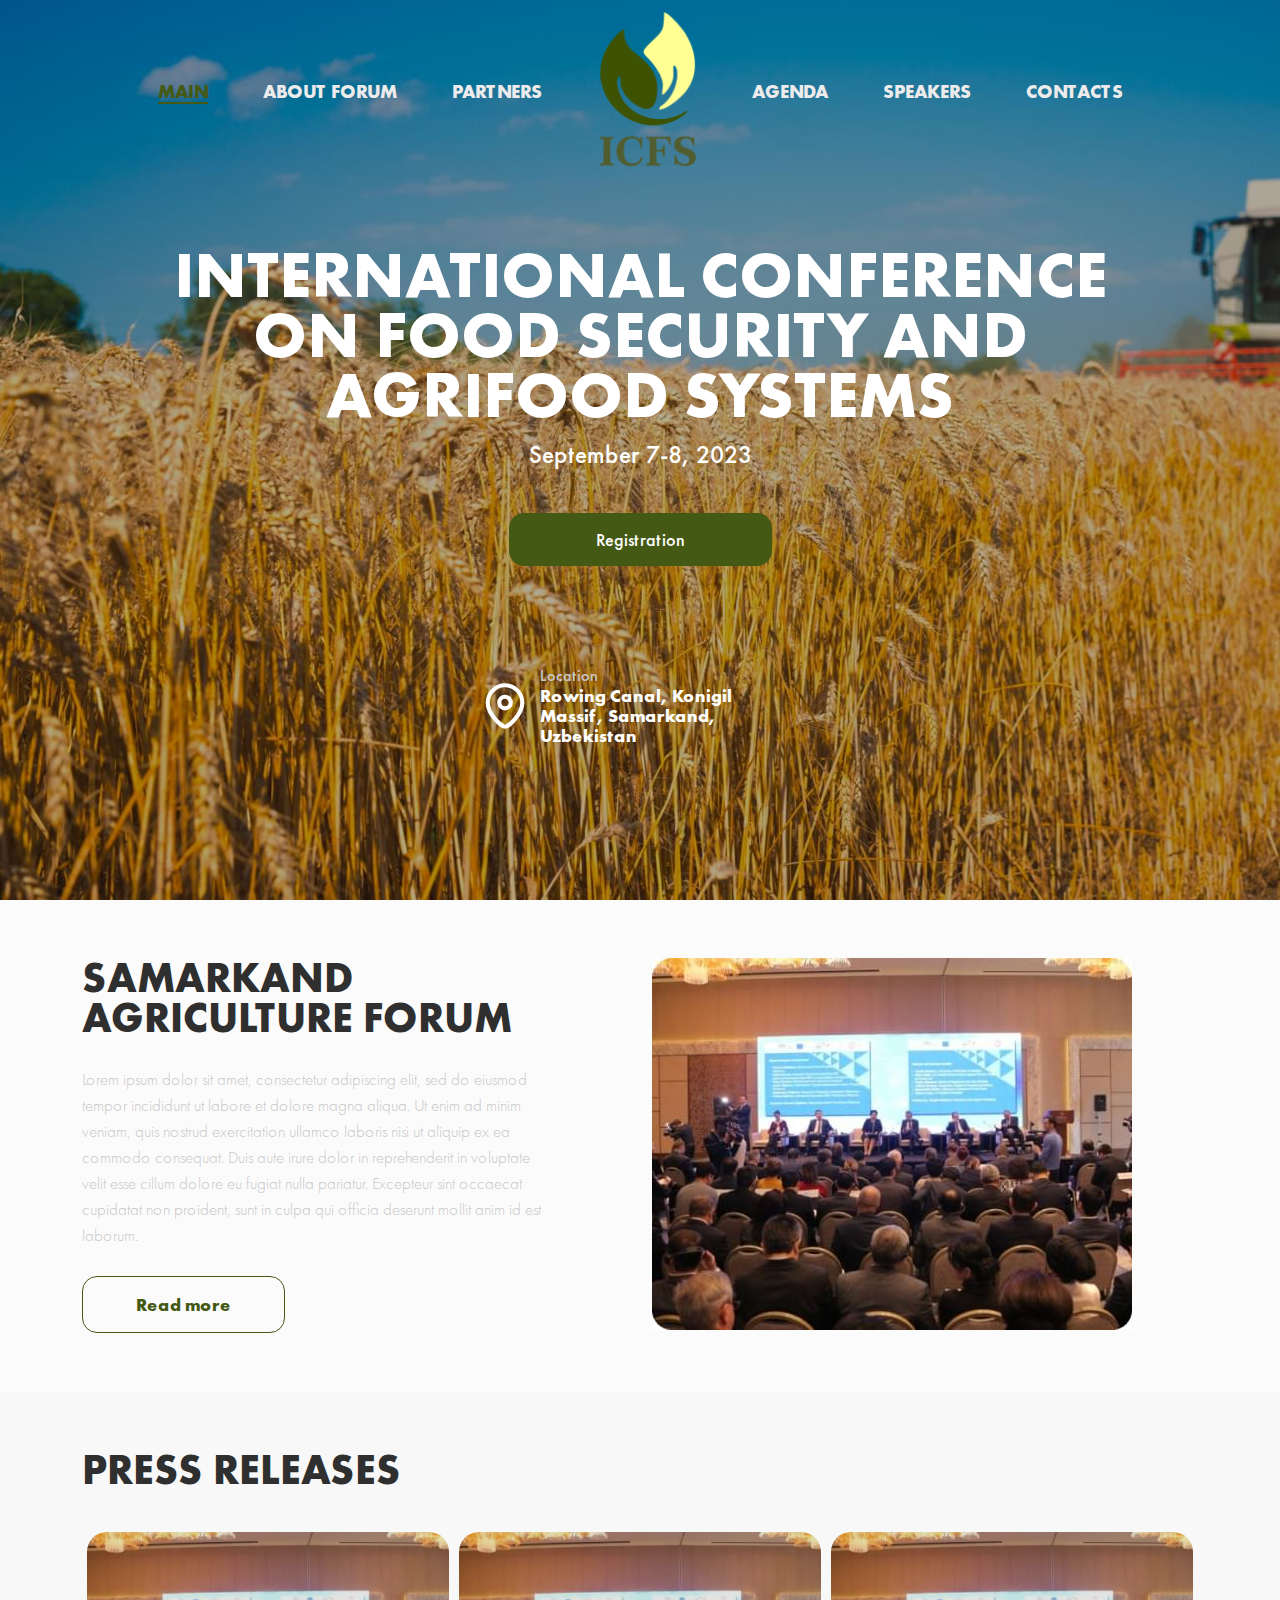
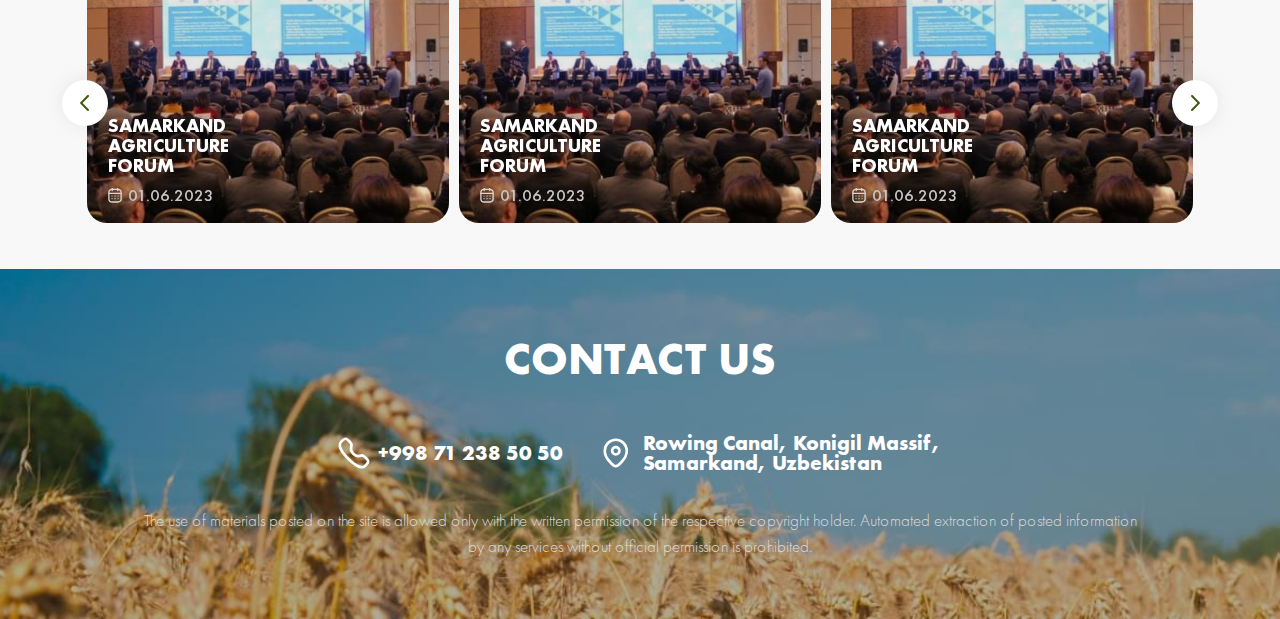
==== commit 772803dc: "did" ====
--- a/index.html
+++ b/index.html
@@ -97,7 +97,7 @@
             <div class="row">
                 <div class="col-lg-6 col-12">
                     <h2 class="info__title page__title">
-                        Tashkent Agriculture
+                        SAMARKAND Agriculture
                         Forum
                     </h2>
                     <p class="info__text">
@@ -130,10 +130,10 @@
                 <div class="releases__slider-wrapper">
                     <div class="slider__arrows">
                         <div class="slider__arrow-left slider__arrow">
-                            <img src="images/arrow-green.svg" alt="arrow left">
+                            <img src="images/arrow.svg" alt="arrow left">
                         </div>
                         <div class="slider__arrow-right slider__arrow">
-                            <img src="images/arrow-green.svg" alt="arrow left">
+                            <img src="images/arrow.svg" alt="arrow left">
                         </div>
                     </div>
 
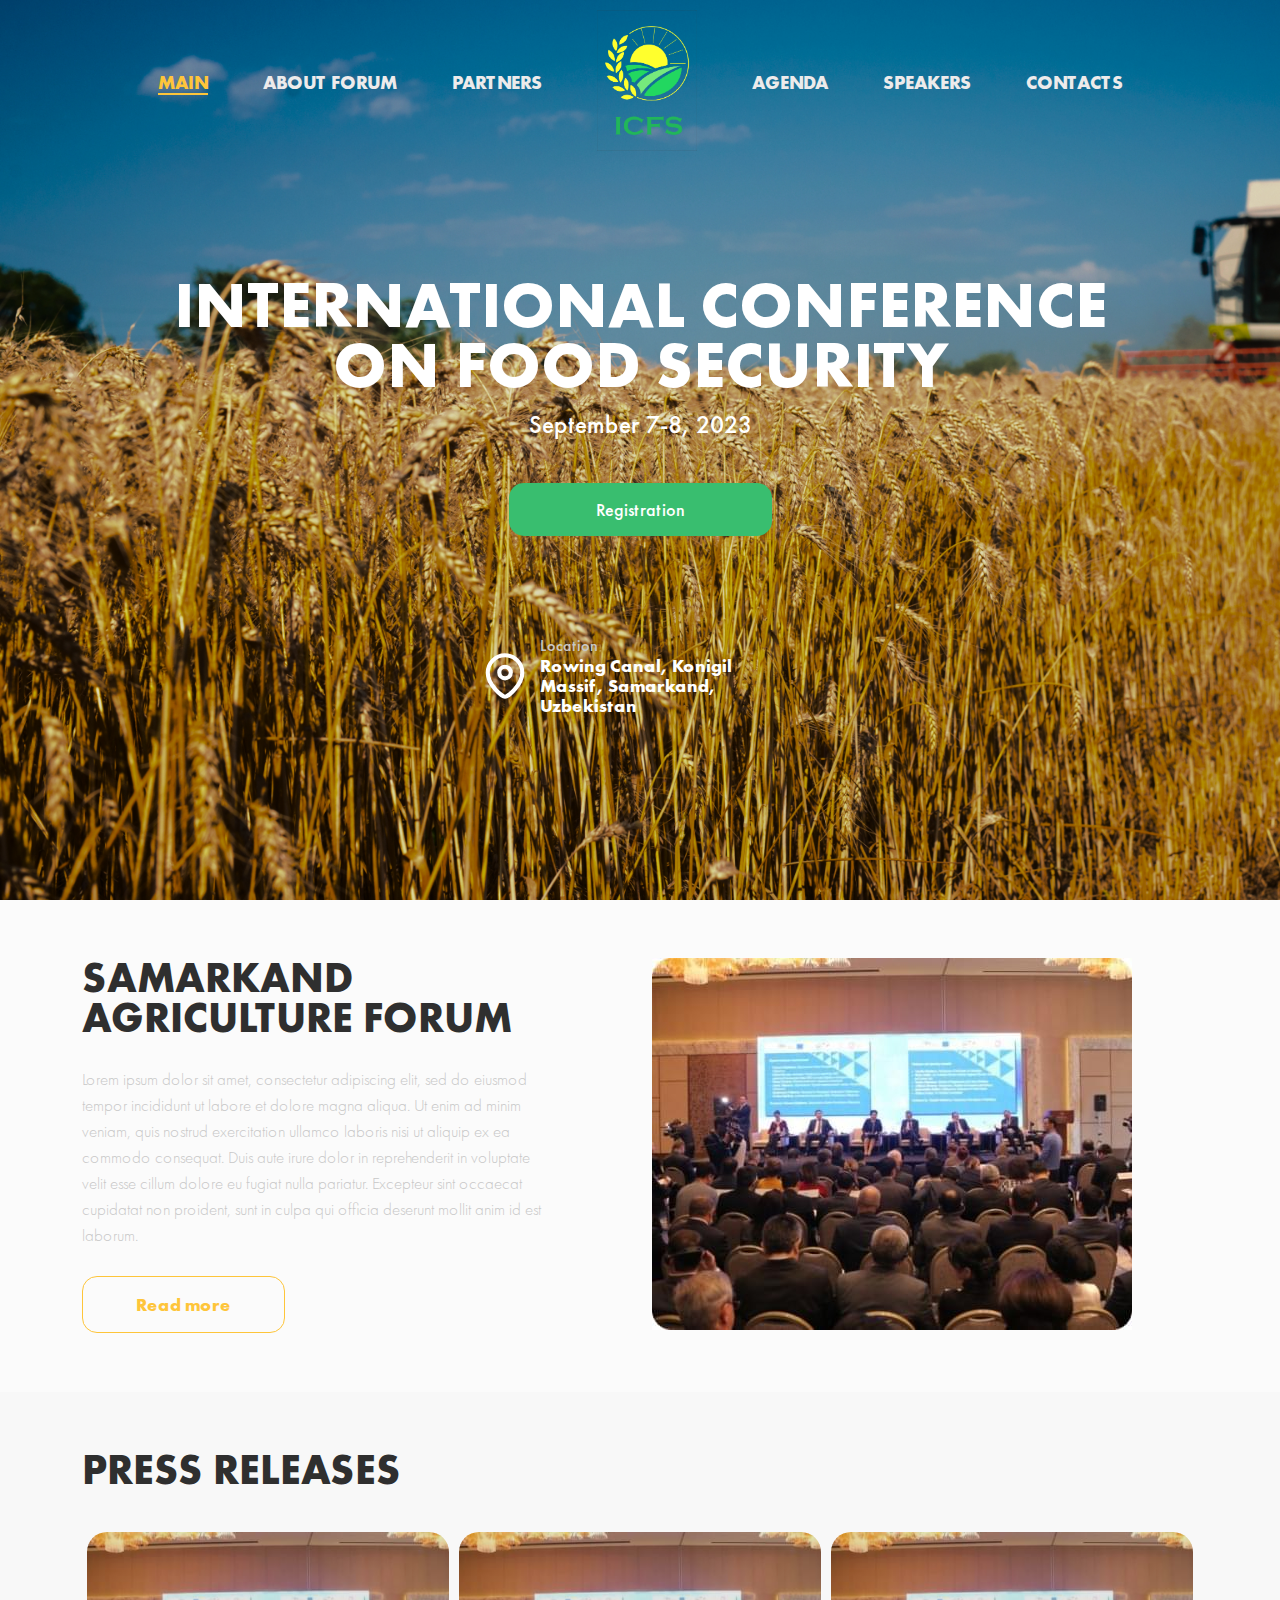
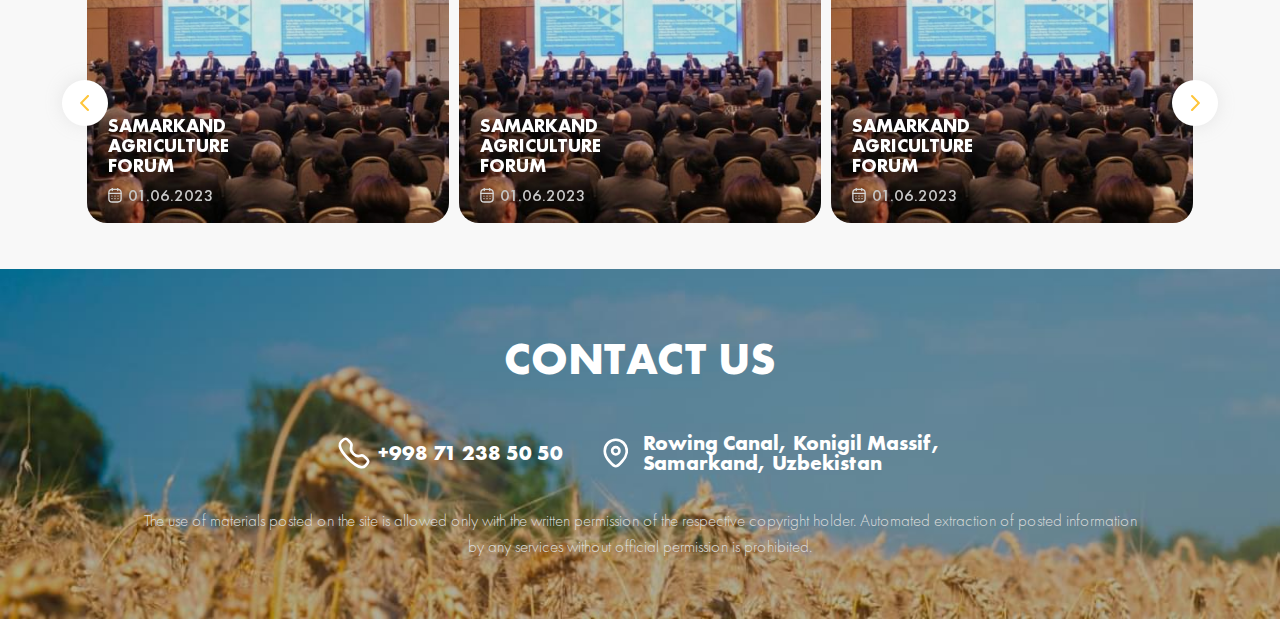
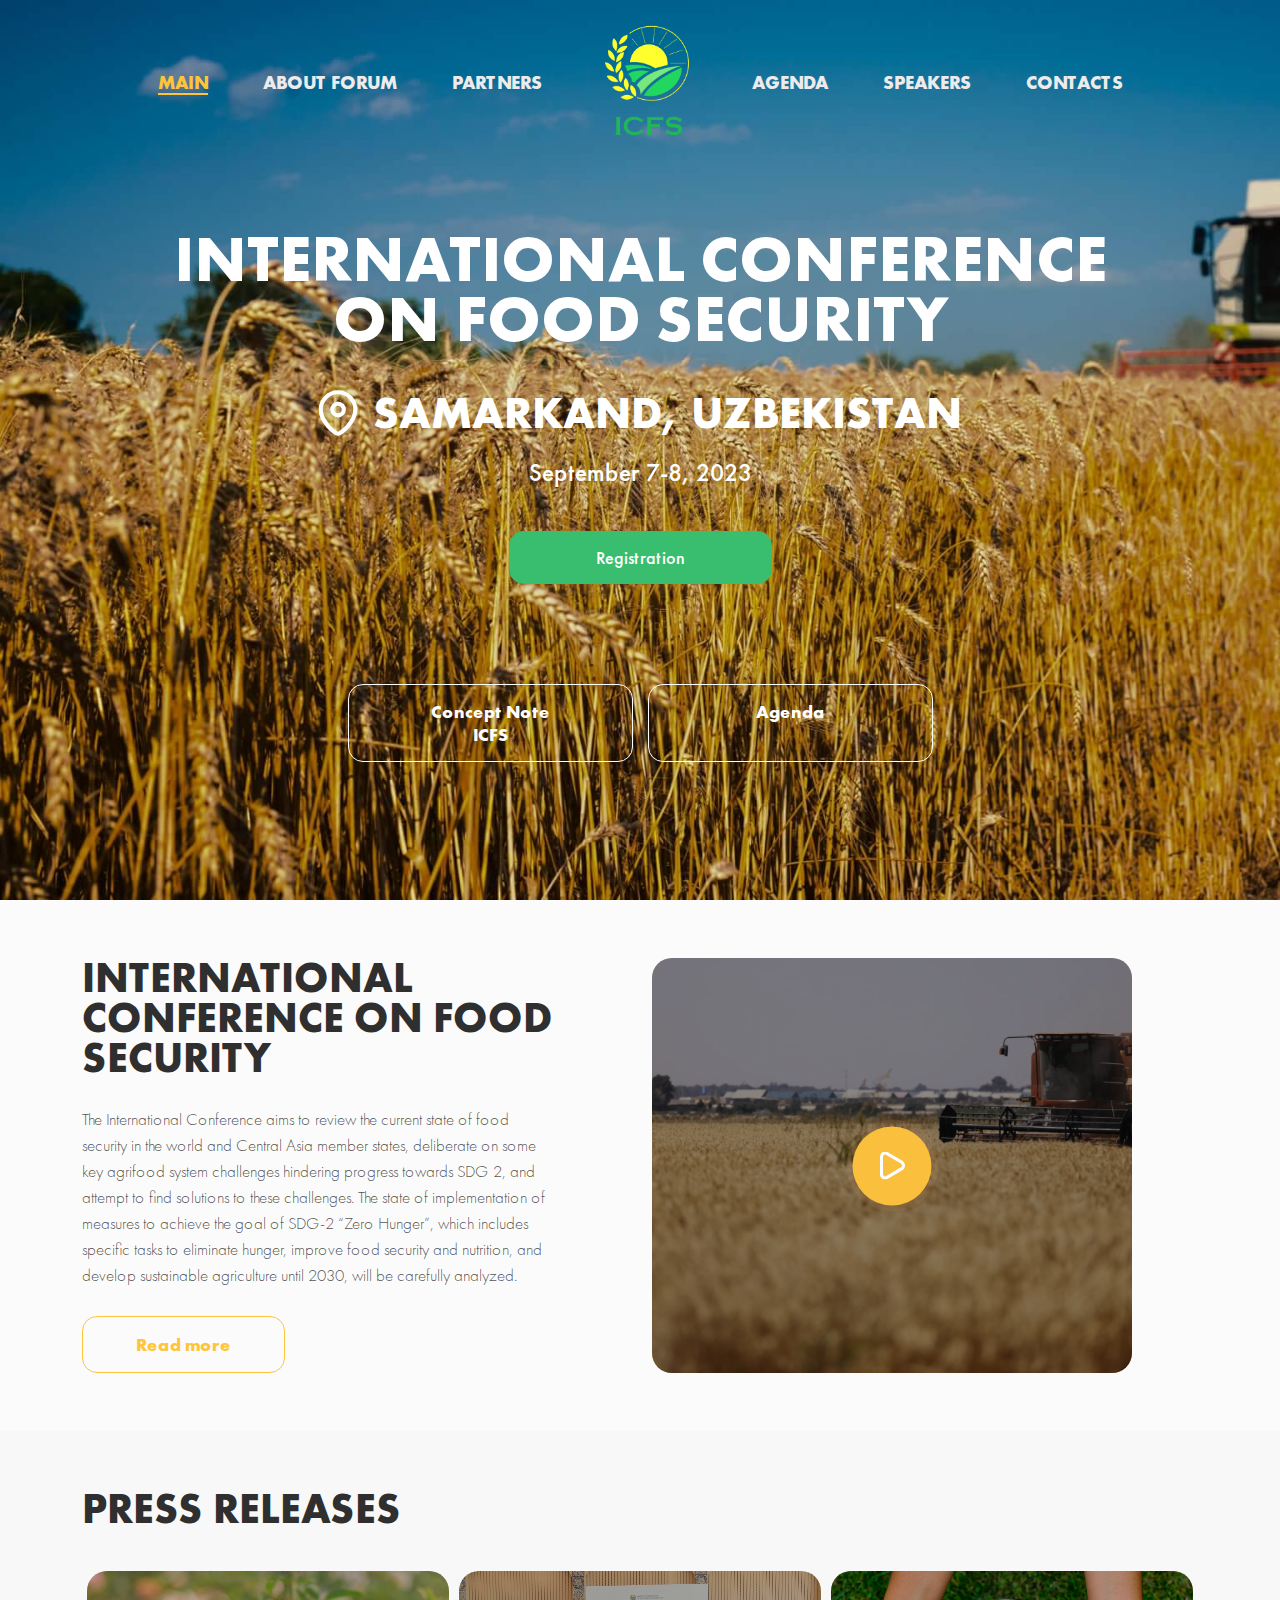
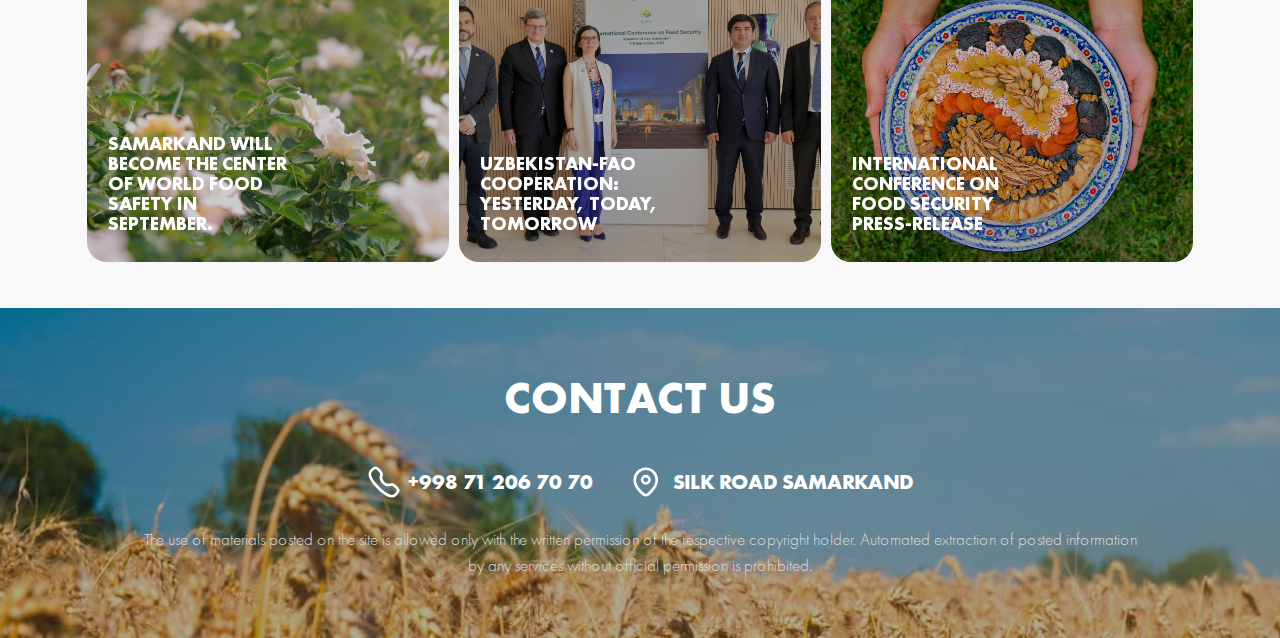
